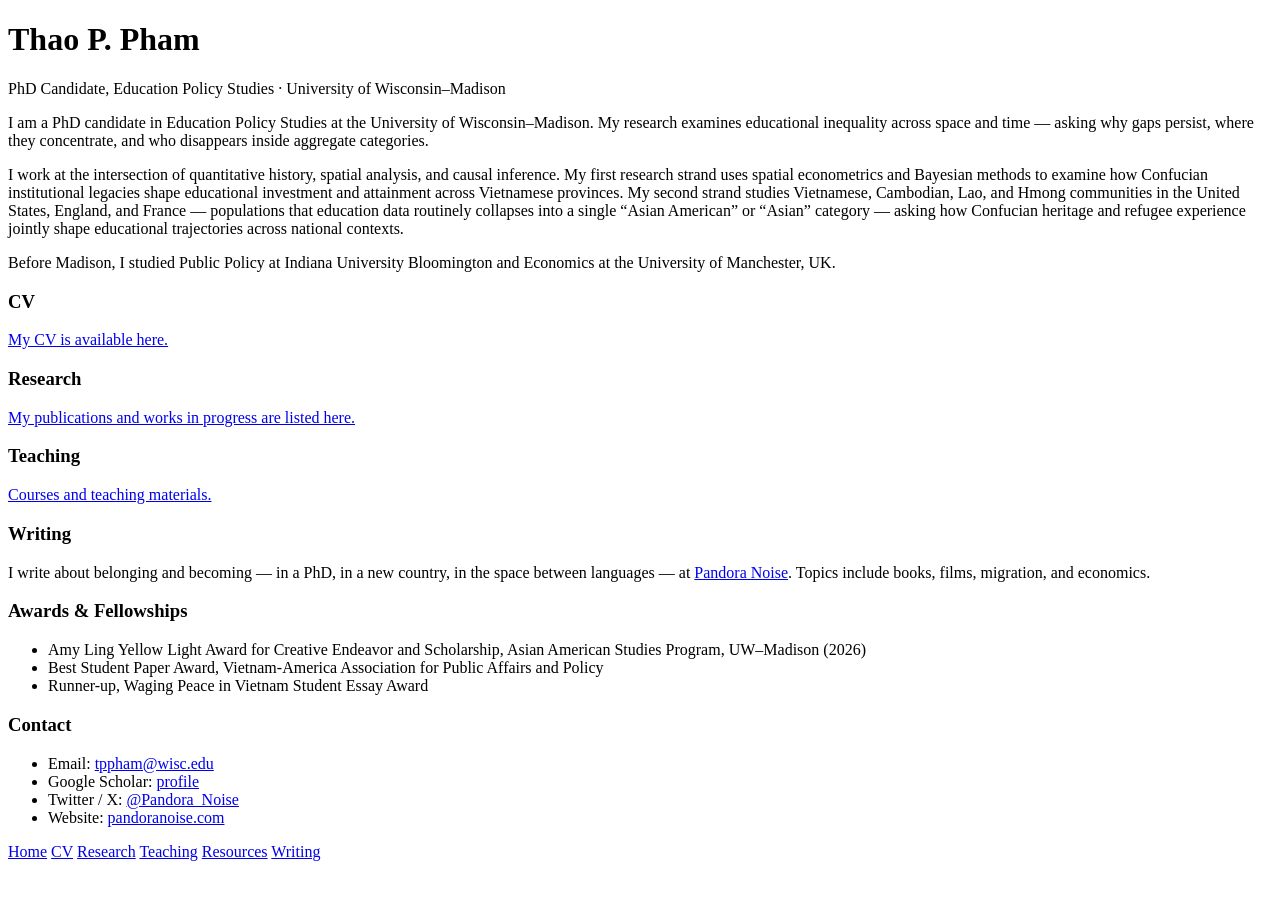
==== index.html @ 26f39ace "Add files via upload" ====
<!DOCTYPE html>
<html lang="en">
<head>
  <meta charset="UTF-8" />
  <meta name="viewport" content="width=device-width, initial-scale=1.0" />
  <title>Thao P. Pham</title>
  <link rel="stylesheet" href="css/style.css" />
</head>
<body>

<h1>Thao P. Pham</h1>
<p class="title-line">PhD Candidate, Education Policy Studies &middot; University of Wisconsin&ndash;Madison</p>

<p>
  I am a PhD candidate in Education Policy Studies at the University of Wisconsin&ndash;Madison.
  My research examines educational inequality across space and time &mdash; asking why gaps persist,
  where they concentrate, and who disappears inside aggregate categories.
</p>
<p>
  I work at the intersection of quantitative history, spatial analysis, and causal inference.
  My first research strand uses spatial econometrics and Bayesian methods to examine how Confucian
  institutional legacies shape educational investment and attainment across Vietnamese provinces.
  My second strand studies Vietnamese, Cambodian, Lao, and Hmong communities in the United States,
  England, and France &mdash; populations that education data routinely collapses into a single
  &ldquo;Asian American&rdquo; or &ldquo;Asian&rdquo; category &mdash; asking how Confucian heritage
  and refugee experience jointly shape educational trajectories across national contexts.
</p>
<p>
  Before Madison, I studied Public Policy at Indiana University Bloomington and Economics at the
  University of Manchester, UK.
</p>

<h3>CV</h3>
<p><a href="cv.pdf">My CV is available here.</a></p>

<h3>Research</h3>
<p><a href="research.html">My publications and works in progress are listed here.</a></p>

<h3>Teaching</h3>
<p><a href="teaching.html">Courses and teaching materials.</a></p>

<h3>Writing</h3>
<p>
  I write about belonging and becoming &mdash; in a PhD, in a new country, in the space between
  languages &mdash; at <a href="https://www.pandoranoise.com/the-blog" target="_blank">Pandora Noise</a>.
  Topics include books, films, migration, and economics.
</p>

<h3>Awards &amp; Fellowships</h3>
<ul>
  <li>Amy Ling Yellow Light Award for Creative Endeavor and Scholarship, Asian American Studies Program, UW&ndash;Madison (2026)</li>
  <li>Best Student Paper Award, Vietnam-America Association for Public Affairs and Policy</li>
  <li>Runner-up, Waging Peace in Vietnam Student Essay Award</li>
</ul>

<h3>Contact</h3>
<ul>
  <li>Email: <a href="mailto:tppham@wisc.edu">tppham@wisc.edu</a></li>
  <li>Google Scholar: <a href="https://scholar.google.com/citations?hl=vi&user=BHTfbCAAAAAJ" target="_blank">profile</a></li>
  <li>Twitter / X: <a href="https://x.com/Pandora_Noise" target="_blank">@Pandora_Noise</a></li>
  <li>Website: <a href="https://www.pandoranoise.com/" target="_blank">pandoranoise.com</a></li>
</ul>

<nav class="site-nav">
  <a href="index.html">Home</a>
  <a href="cv.pdf">CV</a>
  <a href="research.html">Research</a>
  <a href="teaching.html">Teaching</a>
  <a href="resources.html">Resources</a>
  <a href="blog.html">Writing</a>
</nav>

</body>
</html>
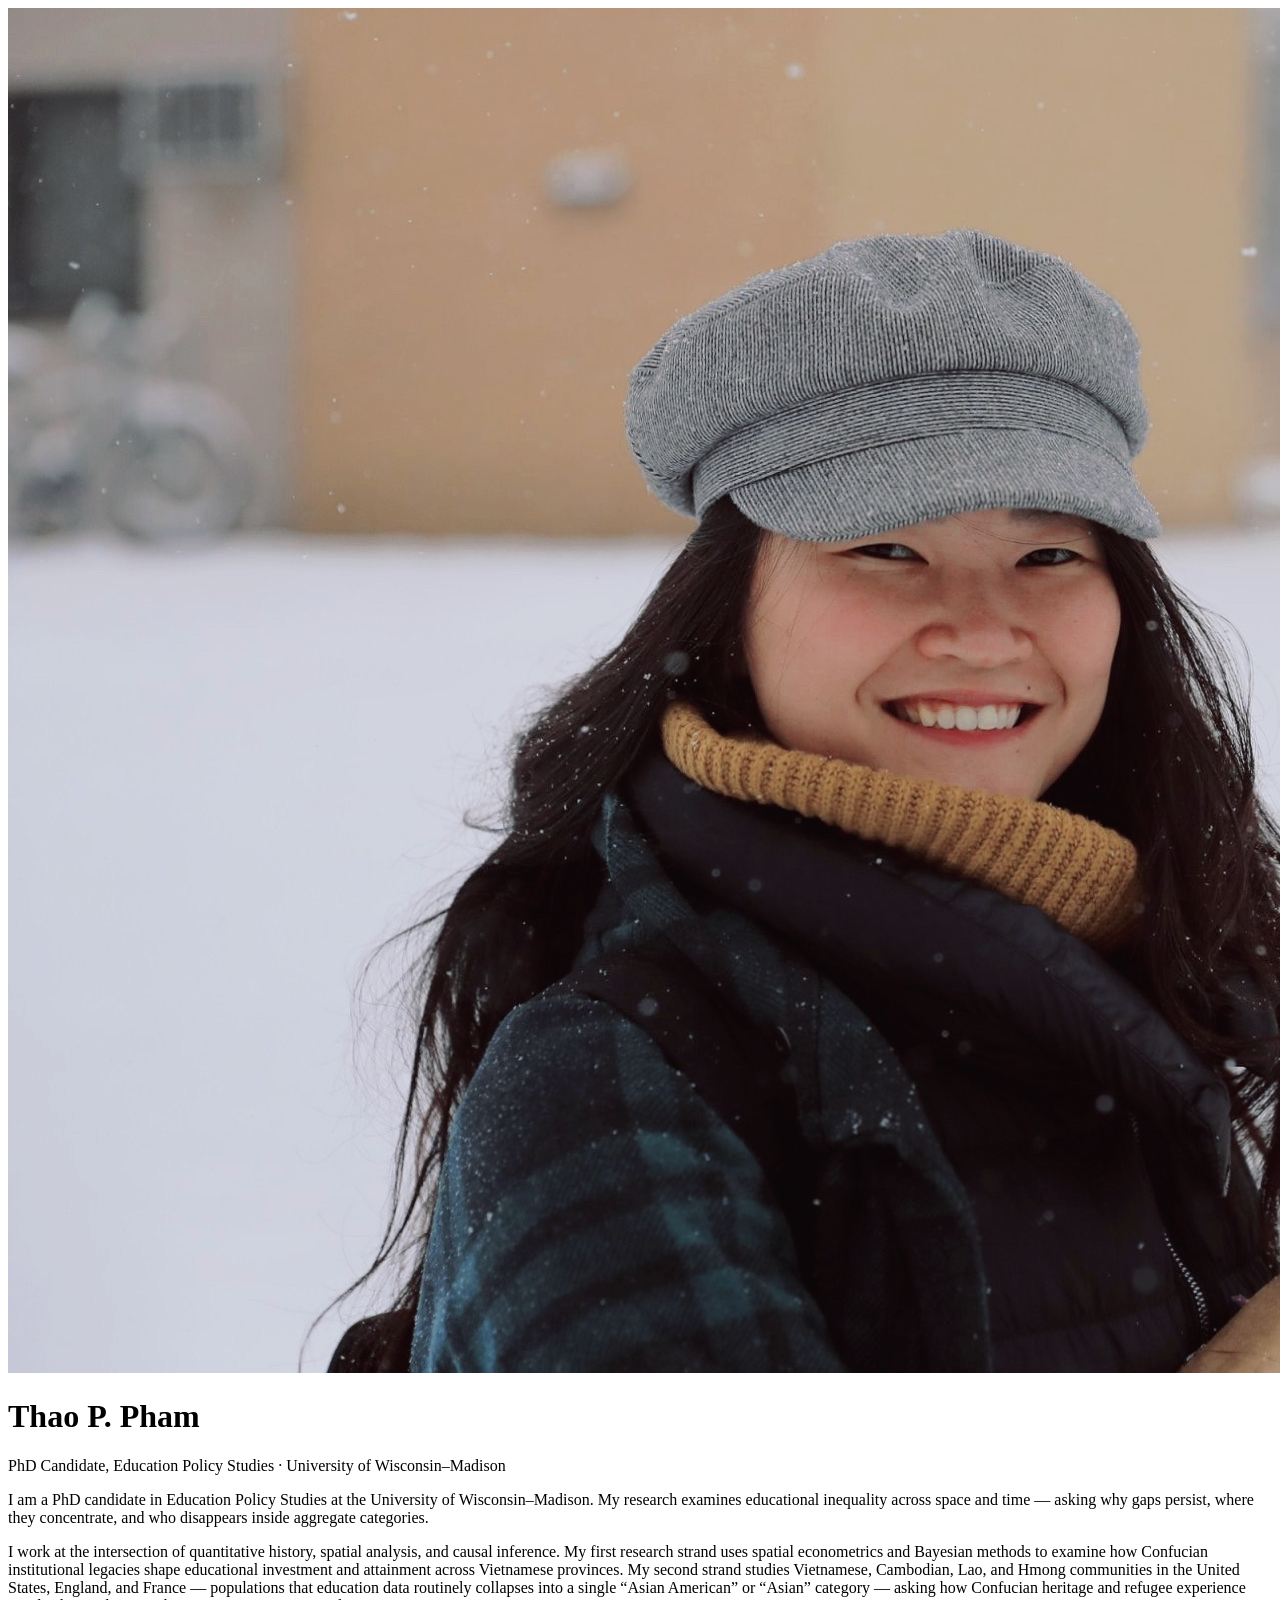
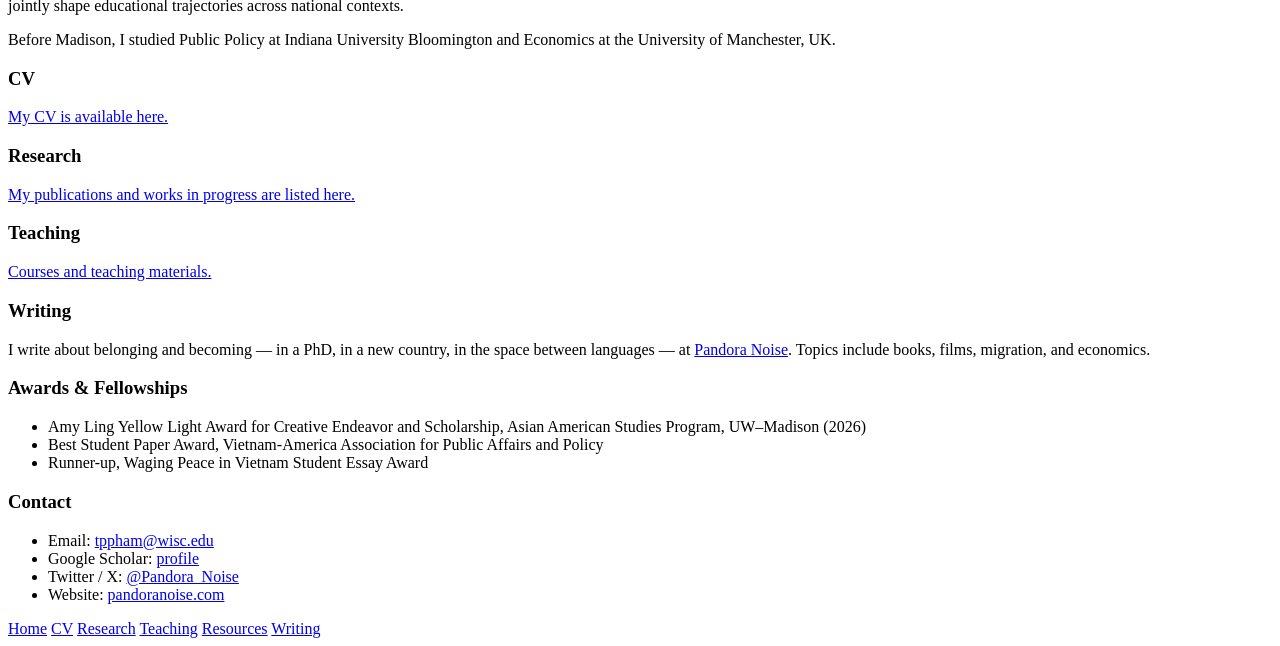
==== commit acfedfc3: "Add files via upload" ====
--- a/index.html
+++ b/index.html
@@ -8,8 +8,13 @@
 </head>
 <body>
 
-<h1>Thao P. Pham</h1>
-<p class="title-line">PhD Candidate, Education Policy Studies &middot; University of Wisconsin&ndash;Madison</p>
+<div class="header-row">
+  <img src="photo.jpg" alt="Thao P. Pham" class="header-photo" />
+  <div class="header-text">
+    <h1>Thao P. Pham</h1>
+    <p class="title-line">PhD Candidate, Education Policy Studies &middot; University of Wisconsin&ndash;Madison</p>
+  </div>
+</div>
 
 <p>
   I am a PhD candidate in Education Policy Studies at the University of Wisconsin&ndash;Madison.
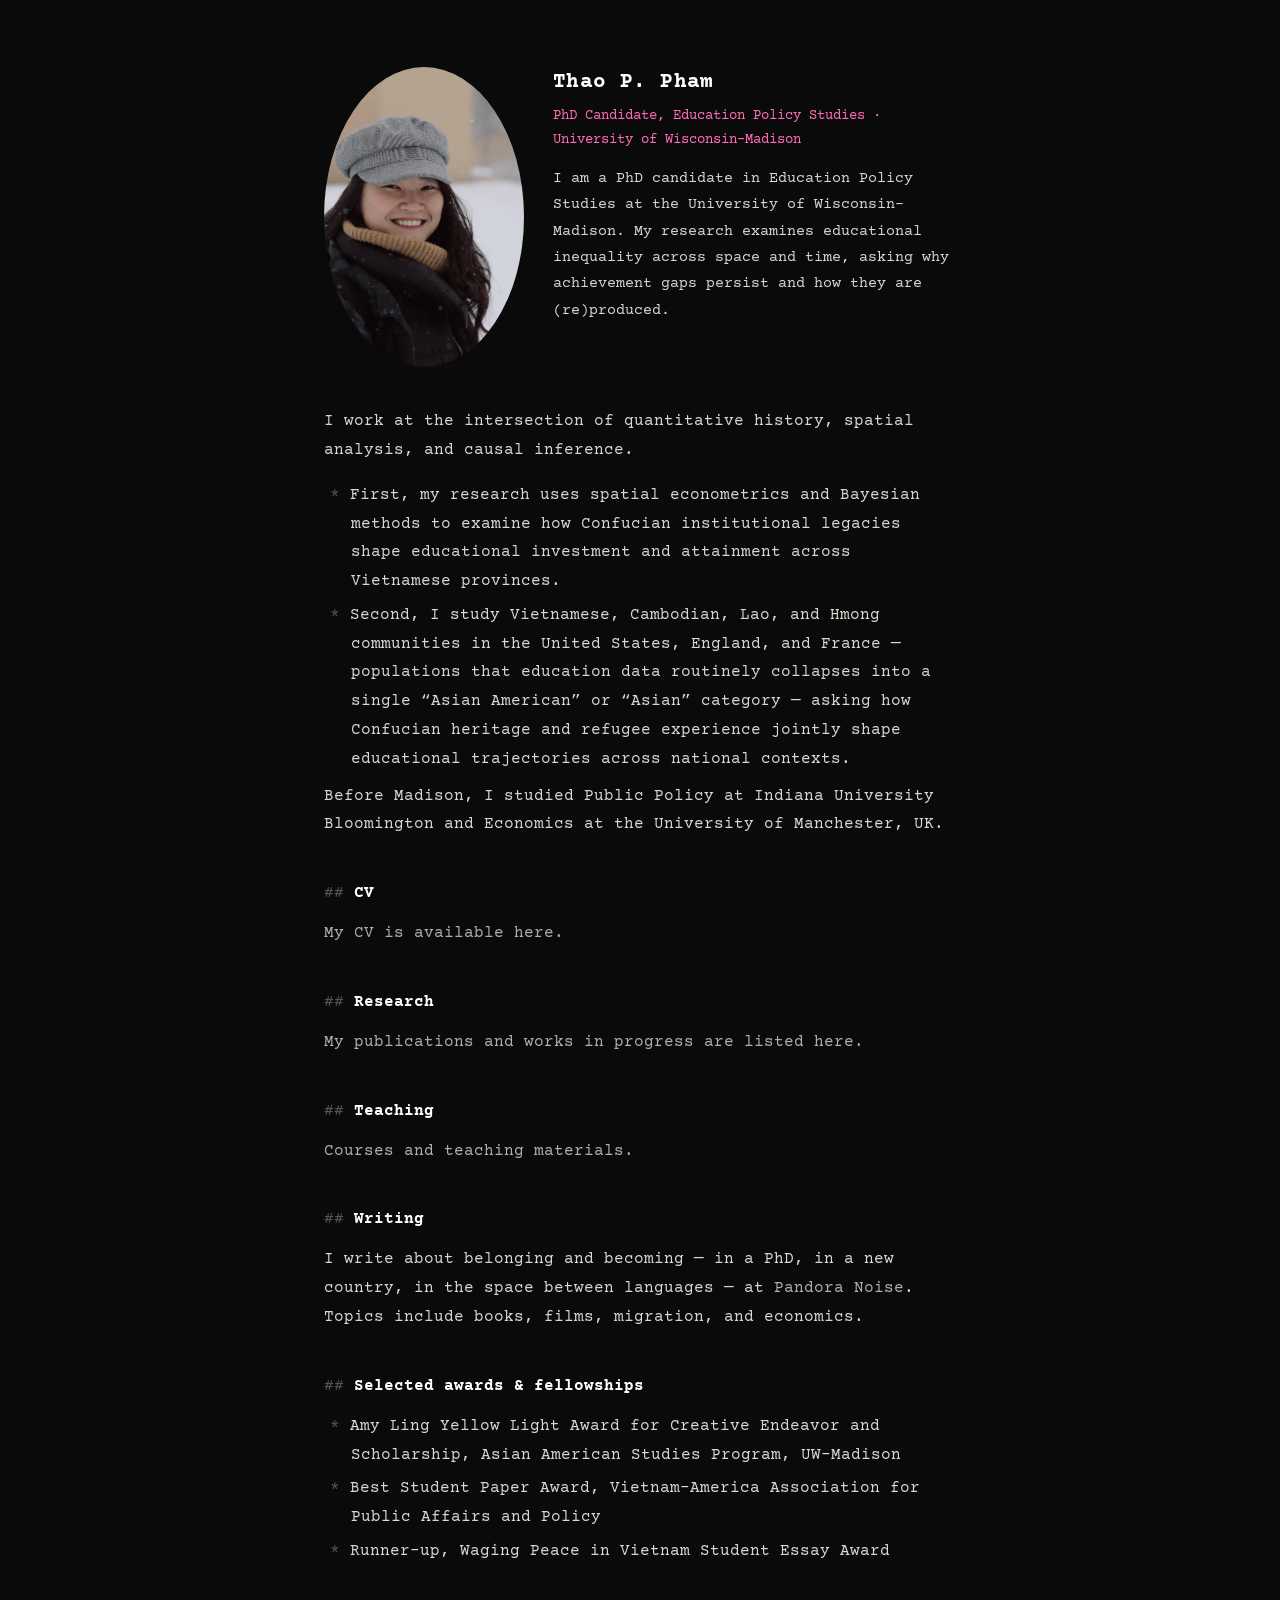
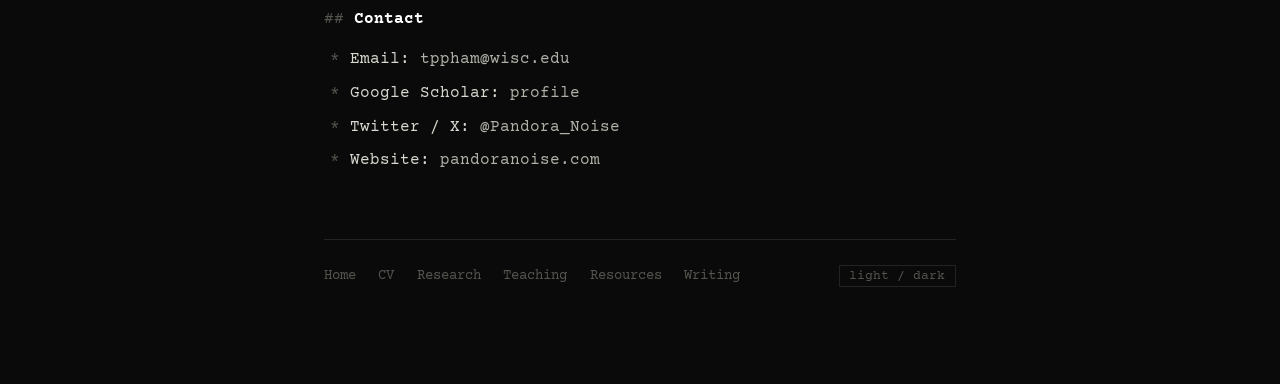
==== commit 9947fdb0: "Update index.html" ====
--- a/index.html
+++ b/index.html
@@ -4,7 +4,9 @@
   <meta charset="UTF-8" />
   <meta name="viewport" content="width=device-width, initial-scale=1.0" />
   <title>Thao P. Pham</title>
-  <link rel="stylesheet" href="css/style.css" />
+  <link rel="preconnect" href="https://fonts.googleapis.com" />
+  <link rel="preconnect" href="https://fonts.gstatic.com" crossorigin />
+  <link rel="stylesheet" href="style.css" />
 </head>
 <body>
 
@@ -13,23 +15,17 @@
   <div class="header-text">
     <h1>Thao P. Pham</h1>
     <p class="title-line">PhD Candidate, Education Policy Studies &middot; University of Wisconsin&ndash;Madison</p>
+    <p class="intro">
+      I am a PhD candidate in Education Policy Studies at the University of Wisconsin&ndash;Madison. My research examines educational inequality across space and time, asking why achievement gaps persist and how they are (re)produced.
+    </p>
   </div>
 </div>
 
-<p>
-  I am a PhD candidate in Education Policy Studies at the University of Wisconsin&ndash;Madison.
-  My research examines educational inequality across space and time &mdash; asking why gaps persist,
-  where they concentrate, and who disappears inside aggregate categories.
-</p>
-<p>
-  I work at the intersection of quantitative history, spatial analysis, and causal inference.
-  My first research strand uses spatial econometrics and Bayesian methods to examine how Confucian
-  institutional legacies shape educational investment and attainment across Vietnamese provinces.
-  My second strand studies Vietnamese, Cambodian, Lao, and Hmong communities in the United States,
-  England, and France &mdash; populations that education data routinely collapses into a single
-  &ldquo;Asian American&rdquo; or &ldquo;Asian&rdquo; category &mdash; asking how Confucian heritage
-  and refugee experience jointly shape educational trajectories across national contexts.
-</p>
+<p>I work at the intersection of quantitative history, spatial analysis, and causal inference.</p>
+<ul>
+  <li>First, my research uses spatial econometrics and Bayesian methods to examine how Confucian institutional legacies shape educational investment and attainment across Vietnamese provinces.</li>
+  <li>Second, I study Vietnamese, Cambodian, Lao, and Hmong communities in the United States, England, and France &mdash; populations that education data routinely collapses into a single &ldquo;Asian American&rdquo; or &ldquo;Asian&rdquo; category &mdash; asking how Confucian heritage and refugee experience jointly shape educational trajectories across national contexts.</li>
+</ul>
 <p>
   Before Madison, I studied Public Policy at Indiana University Bloomington and Economics at the
   University of Manchester, UK.
@@ -51,9 +47,9 @@
   Topics include books, films, migration, and economics.
 </p>
 
-<h3>Awards &amp; Fellowships</h3>
+<h3> Selected awards &amp; fellowships</h3>
 <ul>
-  <li>Amy Ling Yellow Light Award for Creative Endeavor and Scholarship, Asian American Studies Program, UW&ndash;Madison (2026)</li>
+  <li>Amy Ling Yellow Light Award for Creative Endeavor and Scholarship, Asian American Studies Program, UW&ndash;Madison</li>
   <li>Best Student Paper Award, Vietnam-America Association for Public Affairs and Policy</li>
   <li>Runner-up, Waging Peace in Vietnam Student Essay Award</li>
 </ul>
@@ -73,7 +69,12 @@
   <a href="teaching.html">Teaching</a>
   <a href="resources.html">Resources</a>
   <a href="blog.html">Writing</a>
+  <button class="theme-toggle" onclick="toggleTheme()">light / dark</button>
 </nav>
 
+<script>
+  (function(){ if(localStorage.getItem("theme")==="light") document.body.classList.add("light"); })();
+  function toggleTheme(){ document.body.classList.toggle("light"); localStorage.setItem("theme", document.body.classList.contains("light")?"light":"dark"); }
+</script>
 </body>
 </html>
--- a/style.css
+++ b/style.css
@@ -0,0 +1,188 @@
+@import url('https://fonts.googleapis.com/css2?family=Courier+Prime:ital,wght@0,400;0,700;1,400&display=swap');
+
+/* ── colour tokens ── */
+:root {
+  --bg:    #0a0a0a;
+  --fg:    #d8d8d0;
+  --h:     #ffffff;
+  --muted: #555550;
+  --link:  #b0b0a8;
+  --hover: #ffffff;
+  --border:#222220;
+}
+
+body.light {
+  --bg:    #f4f0e6;
+  --fg:    #2a2a26;
+  --h:     #000000;
+  --muted: #888880;
+  --link:  #3a3a36;
+  --hover: #000000;
+  --border:#d4d0c4;
+}
+
+/* ── base ── */
+*, *::before, *::after { box-sizing: border-box; margin: 0; padding: 0; }
+
+body {
+  background: var(--bg);
+  color: var(--fg);
+  font-family: 'Courier Prime', 'Courier New', monospace;
+  font-size: 16px;
+  line-height: 1.8;
+  padding: 4rem 1.5rem 6rem;
+  max-width: 680px;
+  margin: 0 auto;
+  transition: background 0.3s, color 0.3s;
+}
+
+a {
+  color: var(--link);
+  text-decoration: none;
+}
+a:hover {
+  color: var(--hover);
+  text-decoration: underline;
+}
+
+/* ── header with photo ── */
+.header-row {
+  display: flex;
+  align-items: flex-start;
+  gap: 1.8rem;
+  margin-bottom: 2.5rem;
+}
+
+.header-photo {
+  flex-shrink: 0;
+  width: 200px;
+  height: 300px;
+  border-radius: 50%;
+  object-fit: cover;
+  object-position: top;
+  margin-top: 0.2rem;
+  filter: grayscale(30%);
+}
+
+.header-text { flex: 1; }
+
+/* ── name ── */
+h1 {
+  font-size: 1.3rem;
+  font-weight: 700;
+  color: var(--h);
+  margin-bottom: 0.15rem;
+  letter-spacing: 0.02em;
+}
+
+.title-line {
+  font-size: 0.85rem;
+  color: #ff6eb4;
+  margin-bottom: 0;
+}
+
+.intro {
+  margin-top: 0.8rem;
+  margin-bottom: 0;
+  font-size: 0.92rem;
+}
+
+/* ── section headings ── */
+h3 {
+  font-size: 1rem;
+  font-weight: 700;
+  color: var(--h);
+  margin: 2.5rem 0 0.7rem;
+}
+
+h3::before {
+  content: '## ';
+  color: var(--muted);
+  font-weight: 400;
+}
+
+/* ── page title on inner pages ── */
+h1.page-title {
+  font-size: 1rem;
+  font-weight: 700;
+  color: var(--h);
+  margin-bottom: 2rem;
+}
+
+h1.page-title::before {
+  content: '# ';
+  color: var(--muted);
+  font-weight: 400;
+}
+
+/* ── body text ── */
+p { margin-bottom: 1rem; }
+
+/* ── lists ── */
+ul, ol {
+  list-style: none;
+  padding-left: 1.3rem;
+  margin-bottom: 0.5rem;
+}
+
+li {
+  margin-bottom: 0.3rem;
+  padding-left: 0.4rem;
+}
+
+li::before {
+  content: '* ';
+  color: var(--muted);
+  margin-left: -1.3rem;
+}
+
+/* ── publications ── */
+.pub { margin-bottom: 1.3rem; }
+
+.pub-award {
+  font-size: 0.82rem;
+  color: #b09060;
+  display: block;
+  margin-top: 0.2rem;
+}
+
+.pub-award::before { content: '> '; }
+
+/* ── footer nav + toggle ── */
+.site-nav {
+  margin-top: 4rem;
+  padding-top: 1.5rem;
+  border-top: 1px solid var(--border);
+  font-size: 0.85rem;
+  display: flex;
+  flex-wrap: wrap;
+  align-items: center;
+  gap: 0.4rem 1.4rem;
+}
+
+.site-nav a { color: var(--muted); }
+.site-nav a:hover { color: var(--hover); text-decoration: none; }
+
+.theme-toggle {
+  margin-left: auto;
+  background: none;
+  border: 1px solid var(--border);
+  color: var(--muted);
+  font-family: inherit;
+  font-size: 0.82rem;
+  padding: 0.2rem 0.6rem;
+  cursor: pointer;
+  transition: color 0.2s, border-color 0.2s;
+}
+
+.theme-toggle:hover {
+  color: var(--hover);
+  border-color: var(--hover);
+}
+
+/* ── responsive ── */
+@media (max-width: 500px) {
+  .header-row { flex-direction: column; gap: 1rem; }
+  .header-photo { width: 80px; height: 80px; }
+  .theme-toggle { margin-left: 0; }
+}
